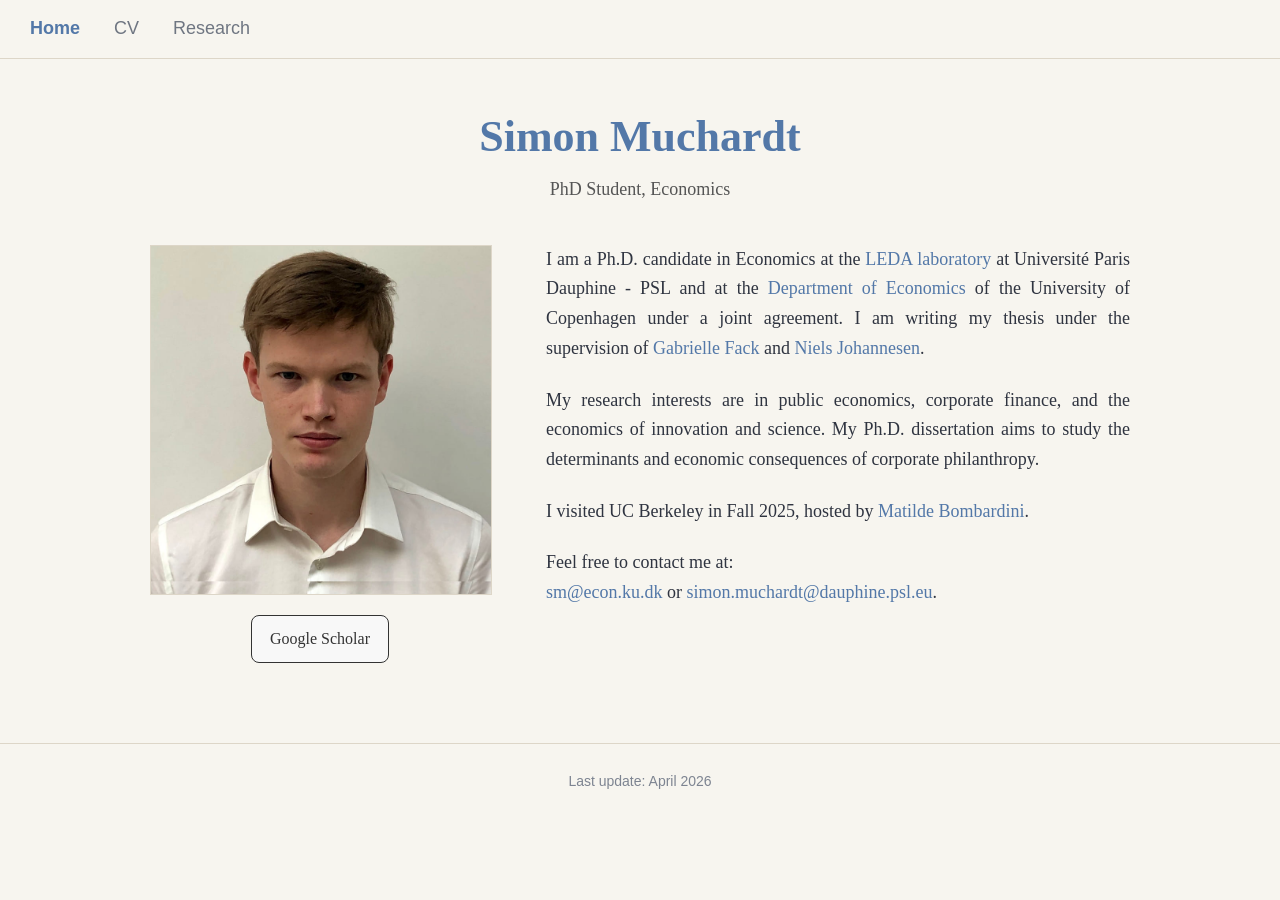
==== index.html @ 636b53e2 "Update index.html" ====
<!DOCTYPE html>
<html lang="en">
<head>
  <meta charset="UTF-8">
  <meta name="viewport" content="width=device-width, initial-scale=1.0">
  <title>Simon Muchardt</title>
  <meta name="description" content="Simon Muchardt - PhD candidate in Economics at the University of Copenhagen and Université Paris Dauphine - PSL.">
  <link rel="stylesheet" href="style.css">
</head>

<body>

<header class="site-header">
  <nav class="nav">
    <div class="nav-links">
      <a class="active" href="index.html">Home</a>
      <a href="cv.html">CV</a>
      <a href="research.html">Research</a>
    </div>
  </nav>
</header>


<main class="container">

  <!-- Title centered above -->
  <h1 class="home-title centered-title" style="text-align: center;">Simon Muchardt</h1>
  <p class="home-subtitle">PhD Student, Economics</p>

  <div class="home-grid">

    <div>
      <img src="photo.jpg" alt="Portrait of Simon Muchardt" class="profile-photo">

      <div align="center" style="margin-top:20px;">
        <a href="https://scholar.google.com/citations?user=O5Hv3mYAAAAJ&hl=fr"
           target="_blank"
           rel="noopener noreferrer"
           style="
             display: inline-block;
             padding: 10px 18px;
             border: 1px solid #333;
             border-radius: 8px;
             text-decoration: none;
             color: #333;
             font-weight: 500;
             font-size: 16px;
             background-color: #f8f8f8;
           ">
           Google Scholar
        </a>
      </div>
      
    </div>

    <div class="bio">

      <p>
        I am a Ph.D. candidate in Economics at the
        <a href="https://leda.dauphine.fr" target="_blank" rel="noopener noreferrer">
        LEDA laboratory</a>
        at Université Paris Dauphine - PSL and at the
        <a href="https://www.economics.ku.dk" target="_blank" rel="noopener noreferrer">
        Department of Economics</a>
        of the University of Copenhagen under a joint agreement.
        I am writing my thesis under the supervision of
        <a href="https://sites.google.com/site/gabriellefack/" target="_blank" rel="noopener noreferrer">
        Gabrielle Fack</a>
        and
        <a href="https://nielsjohannesen.net" target="_blank" rel="noopener noreferrer">
        Niels Johannesen</a>.
      </p>

      <p>
        My research interests are in public economics, corporate finance,
        and the economics of innovation and science. My Ph.D. dissertation
        aims to study the determinants and economic consequences of corporate 
        philanthropy.
      </p>

      <p>
        I visited UC Berkeley in Fall 2025, hosted by
        <a href="https://matildebombardini.github.io" target="_blank" rel="noopener noreferrer">
        Matilde Bombardini</a>.
      </p>

      <p>
        Feel free to contact me at: <br>
        <a href="mailto:sm@econ.ku.dk">sm@econ.ku.dk</a>
        or
        <a href="mailto:simon.muchardt@dauphine.psl.eu">
        simon.muchardt@dauphine.psl.eu</a>.
      </p>
      
    </div>

  </div>
</main>


<footer class="footer">
  Last update: April 2026
</footer>

</body>
</html>
---- style.css ----
/* =========================
   GLOBAL
========================= */

body {
  margin: 0;
  font-family: Georgia, "Times New Roman", serif;
  background: #f7f5ef;
  color: #2f3440;
  line-height: 1.65;
}

a {
  color: #5378a8;
  text-decoration: none;
}

a:hover {
  text-decoration: underline;
}


/* =========================
   HEADER / NAVIGATION
========================= */

.site-header {
  border-bottom: 1px solid #ddd6c8;
  background: #f7f5ef;
}

.nav {
  max-width: 1220px;
  margin: 0 auto;
  padding: 14px 28px;
  display: flex;
  justify-content: space-between;
  align-items: center;
}

.brand {
  font-size: 20px;
  font-weight: 600;
  color: #232838;
}

.brand:hover {
  text-decoration: none;
}

.nav-links {
  display: flex;
  gap: 34px;
  font-family: Arial, Helvetica, sans-serif;
  font-size: 18px;
}

.nav-links a {
  color: #6f7682;



}

.nav-links a.active {
  color: #5378a8;
  font-weight: 600;
}


/* =========================
   MAIN CONTAINER
========================= */

.container {
  max-width: 1220px;
  margin: 0 auto;
  padding: 54px 28px 80px;
}

.main-narrow {
  max-width: 820px;
  margin: 0 auto;


}


/* =========================
   HOME PAGE
========================= */

.home-grid {
  display: grid;
  grid-template-columns: 340px 1fr;
  gap: 56px;
  align-items: start;
  max-width: 980px;
  margin: 40px auto 0;
}

.profile-photo {
  width: 100%;
  max-width: 340px;
  height: auto;
  display: block;
  border: 1px solid #ddd6c8;
}

.home-title {
  color: #5378a8;
  font-size: 44px;
  font-weight: 600;
  margin: 0 0 24px;
  line-height: 1.1;
}

.home-subtitle {
  text-align: center;
  margin-top: -10px;
  margin-bottom: 30px;
  font-size: 18px;
  color: #555;
}

.bio {
  font-size: 18px;
  max-width: 650px;
}

.bio p {
  margin: 0 0 22px;
  text-align: justify;
}

/* CONTACT LINE NOT JUSTIFIED */

.bio p:last-child {
  text-align: left;
}


/* =========================
   RESEARCH PAGE
========================= */

.page-title {
  color: #5378a8;
  font-size: 34px;
  font-weight: 600;
  margin-bottom: 24px;
}

.research-section {
  margin-bottom: 50px;
}

.research-entry {
  margin-bottom: 36px;
}

.research-entry p {
  text-align: justify;




}

.paper-title {
  font-size: 20px;
  font-weight: 700;
  margin-bottom: 6px;
}

.paper-meta {
  color: #6f7682;
  font-style: italic;
  margin-bottom: 10px;
}

.paper-links {
  margin-bottom: 8px;
  font-family: Arial, Helvetica, sans-serif;
}


/* =========================
   CV PAGE
========================= */

.cv-page {
  padding-top: 30px;
  padding-bottom: 70px;
}

.cv-viewer {
  max-width: 980px;
  margin: 0 auto;
}

.cv-frame {
  width: 100%;
  height: 1150px;
  border: 1px solid #ddd6c8;
  background: white;
  display: block;
}


/* =========================
   FOOTER
========================= */

.footer {
  border-top: 1px solid #ddd6c8;
  text-align: center;
  padding: 26px 20px 36px;
  color: #7d8491;
  font-family: Arial, Helvetica, sans-serif;
  font-size: 14px;



}


/* =========================
   MOBILE
========================= */

@media (max-width: 900px) {




  .home-grid {
    grid-template-columns: 1fr;

  }

  .home-title {
    font-size: 36px;

  }







  .nav {

    flex-direction: column;
    gap: 14px;
  }

  .cv-frame {
    height: 900px;
  }

}

@media (max-width: 600px) {

  .cv-frame {
    height: 700px;
  }




}
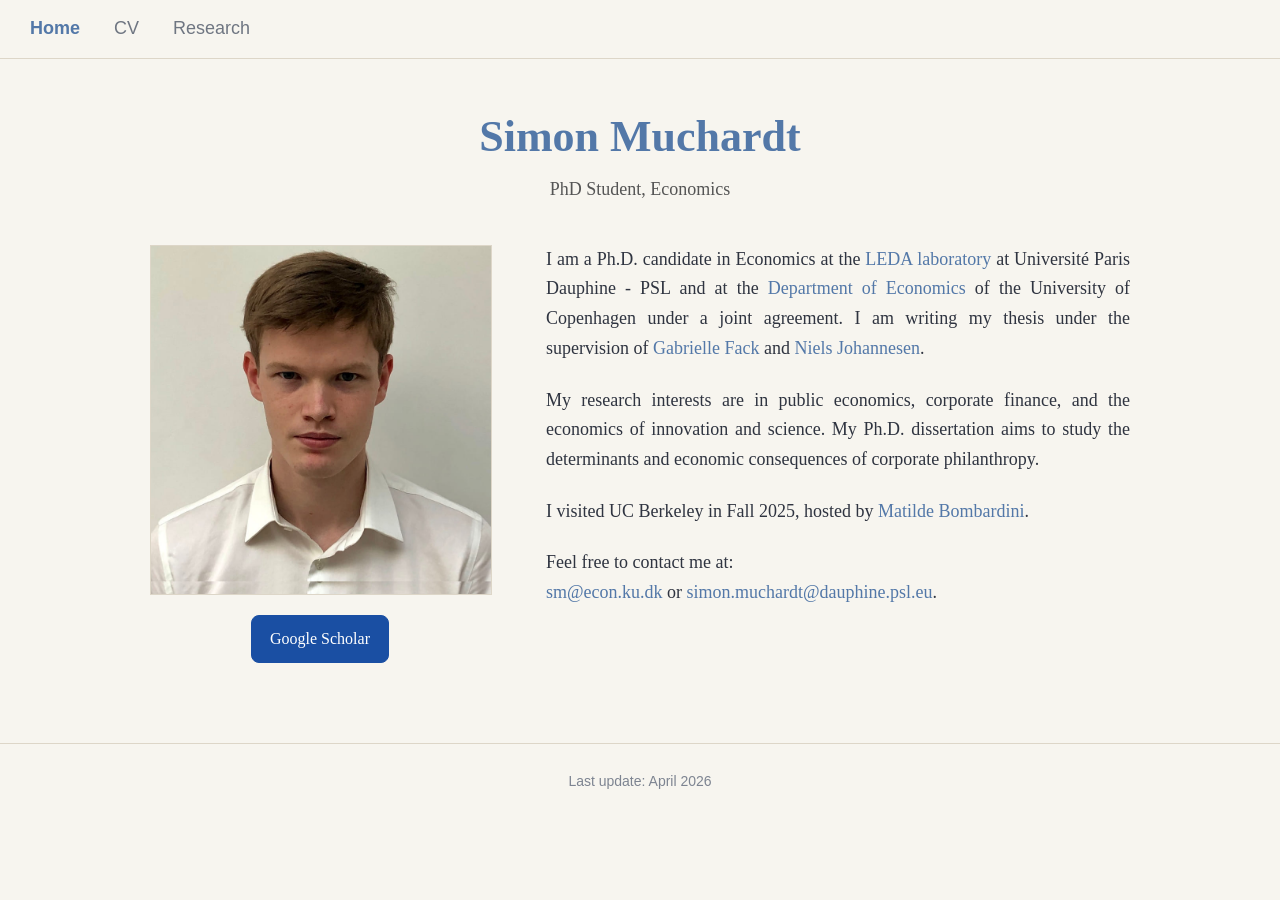
==== commit 5ac5b0a3: "Update index.html" ====
--- a/index.html
+++ b/index.html
@@ -39,13 +39,13 @@
            style="
              display: inline-block;
              padding: 10px 18px;
-             border: 1px solid #333;
              border-radius: 8px;
              text-decoration: none;
-             color: #333;
+             color: white;
              font-weight: 500;
              font-size: 16px;
-             background-color: #f8f8f8;
+             background-color: #1a4fa3;
+             border: 1px solid #1a4fa3;
            ">
            Google Scholar
         </a>
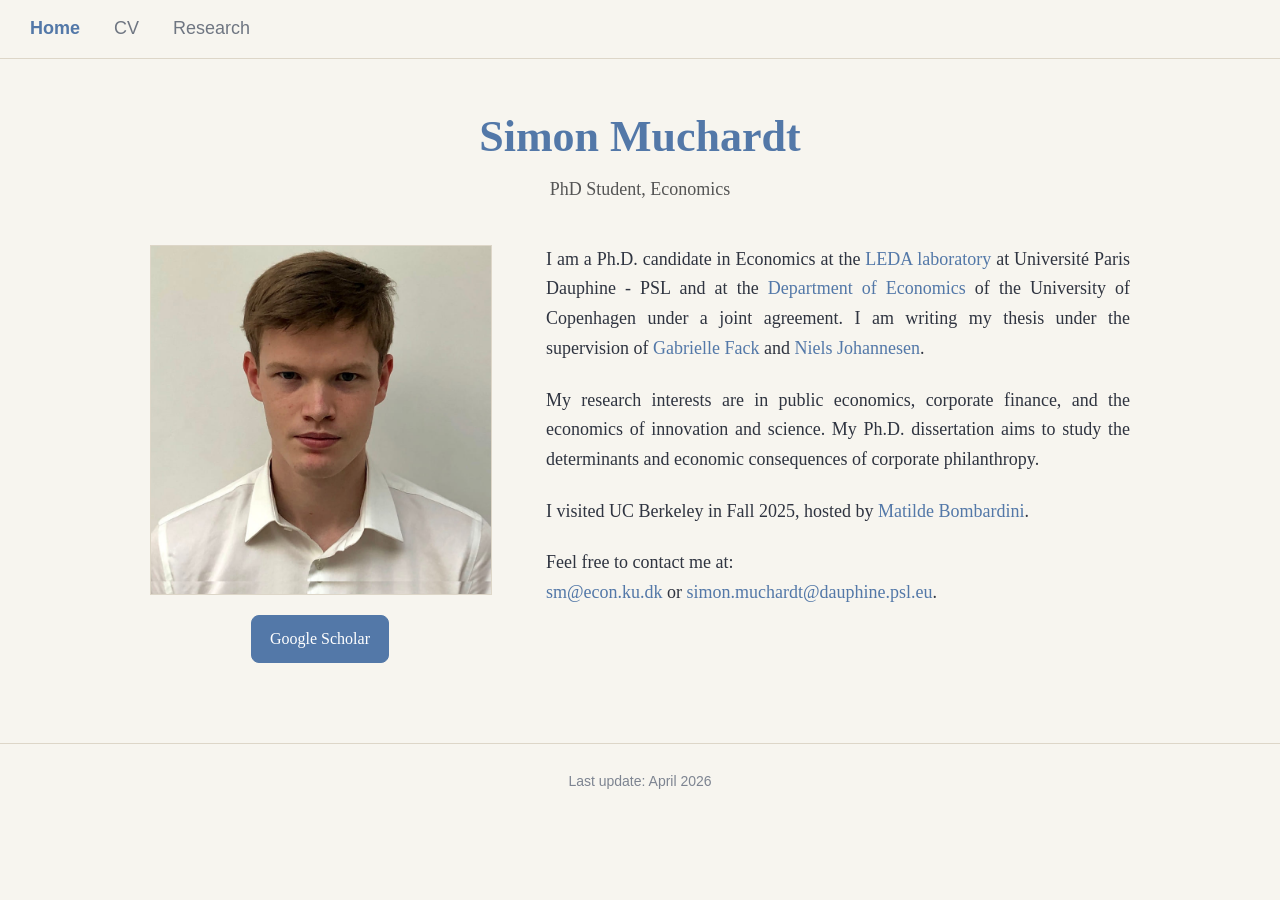
==== commit b509d167: "Update index.html" ====
--- a/index.html
+++ b/index.html
@@ -44,8 +44,8 @@
              color: white;
              font-weight: 500;
              font-size: 16px;
-             background-color: #1a4fa3;
-             border: 1px solid #1a4fa3;
+             background-color: #5378a8;
+             border: 1px solid #5378a8;
            ">
            Google Scholar
         </a>
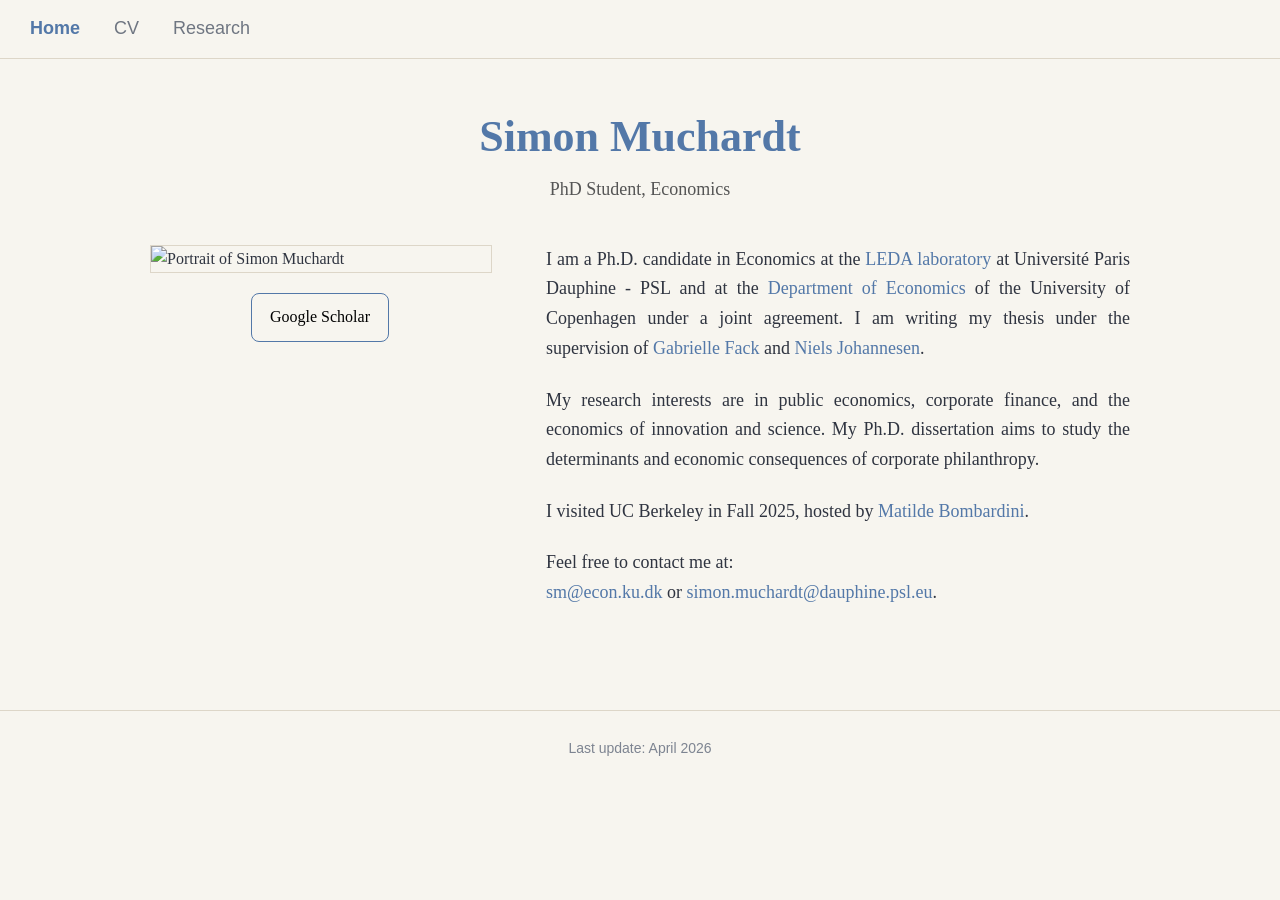
==== commit 2096a1e6: "Update index.html" ====
--- a/index.html
+++ b/index.html
@@ -41,10 +41,10 @@
              padding: 10px 18px;
              border-radius: 8px;
              text-decoration: none;
-             color: white;
+             color: #000;
              font-weight: 500;
              font-size: 16px;
-             background-color: #5378a8;
+             background-color: transparent;
              border: 1px solid #5378a8;
            ">
            Google Scholar
--- a/style.css
+++ b/style.css
@@ -125,7 +125,7 @@
 
 .bio {
   font-size: 18px;
-  max-width: 650px;
+  max-width: 800px;
 }
 
 .bio p {
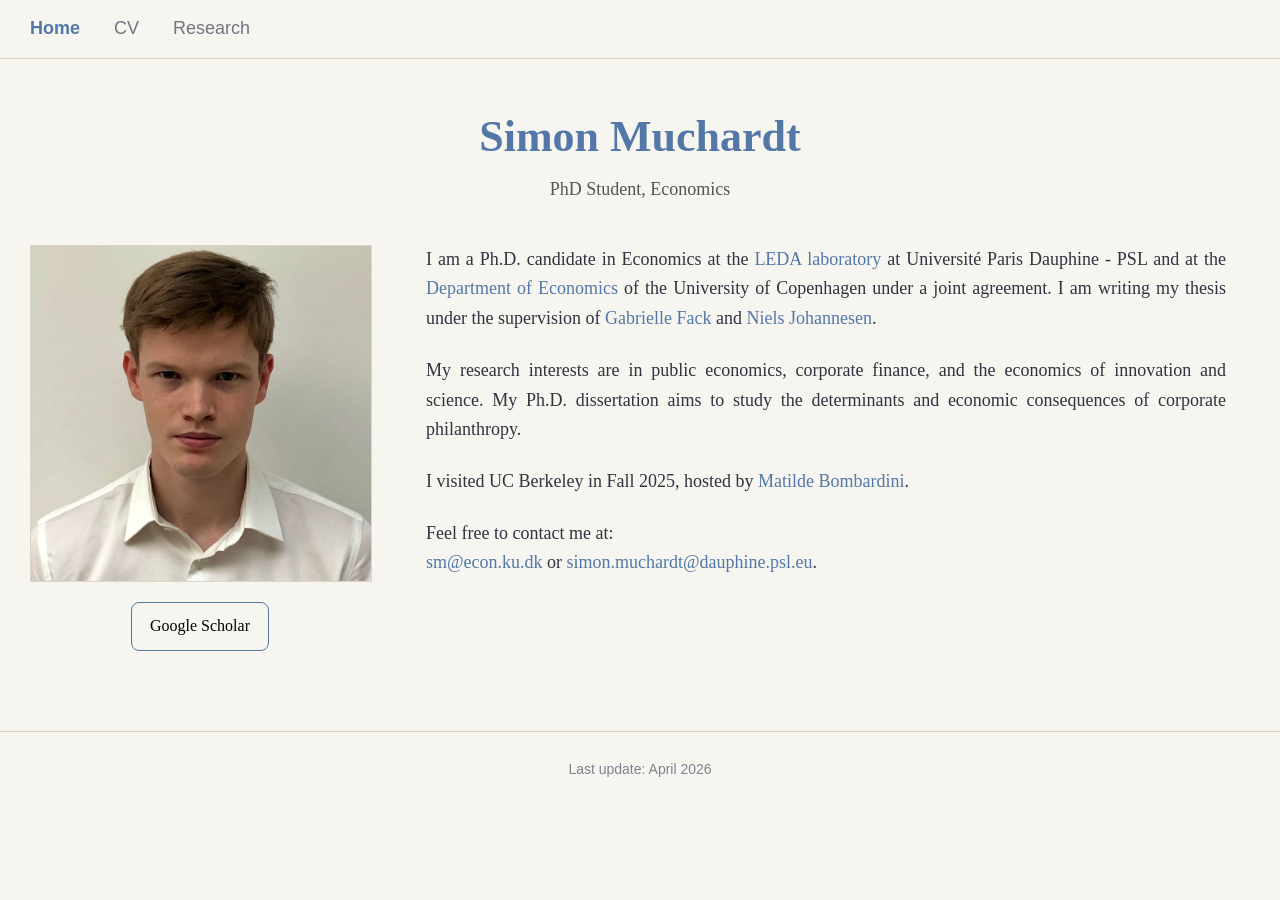
==== commit 667b7afe: "Update index.html" ====
--- a/index.html
+++ b/index.html
@@ -4,7 +4,8 @@
   <meta charset="UTF-8">
   <meta name="viewport" content="width=device-width, initial-scale=1.0">
   <title>Simon Muchardt</title>
-  <meta name="description" content="Simon Muchardt - PhD candidate in Economics at the University of Copenhagen and Université Paris Dauphine - PSL.">
+  <title>Simon Muchardt | PhD Student, Economics</title>
+  <meta name="description" content="Simon Muchardt - PhD student in Economics at the University of Copenhagen and Université Paris Dauphine - PSL.">
   <link rel="stylesheet" href="style.css">
 </head>
 
--- a/style.css
+++ b/style.css
@@ -95,7 +95,7 @@
   grid-template-columns: 340px 1fr;
   gap: 56px;
   align-items: start;
-  max-width: 980px;
+  max-width: 1220px;
   margin: 40px auto 0;
 }
 
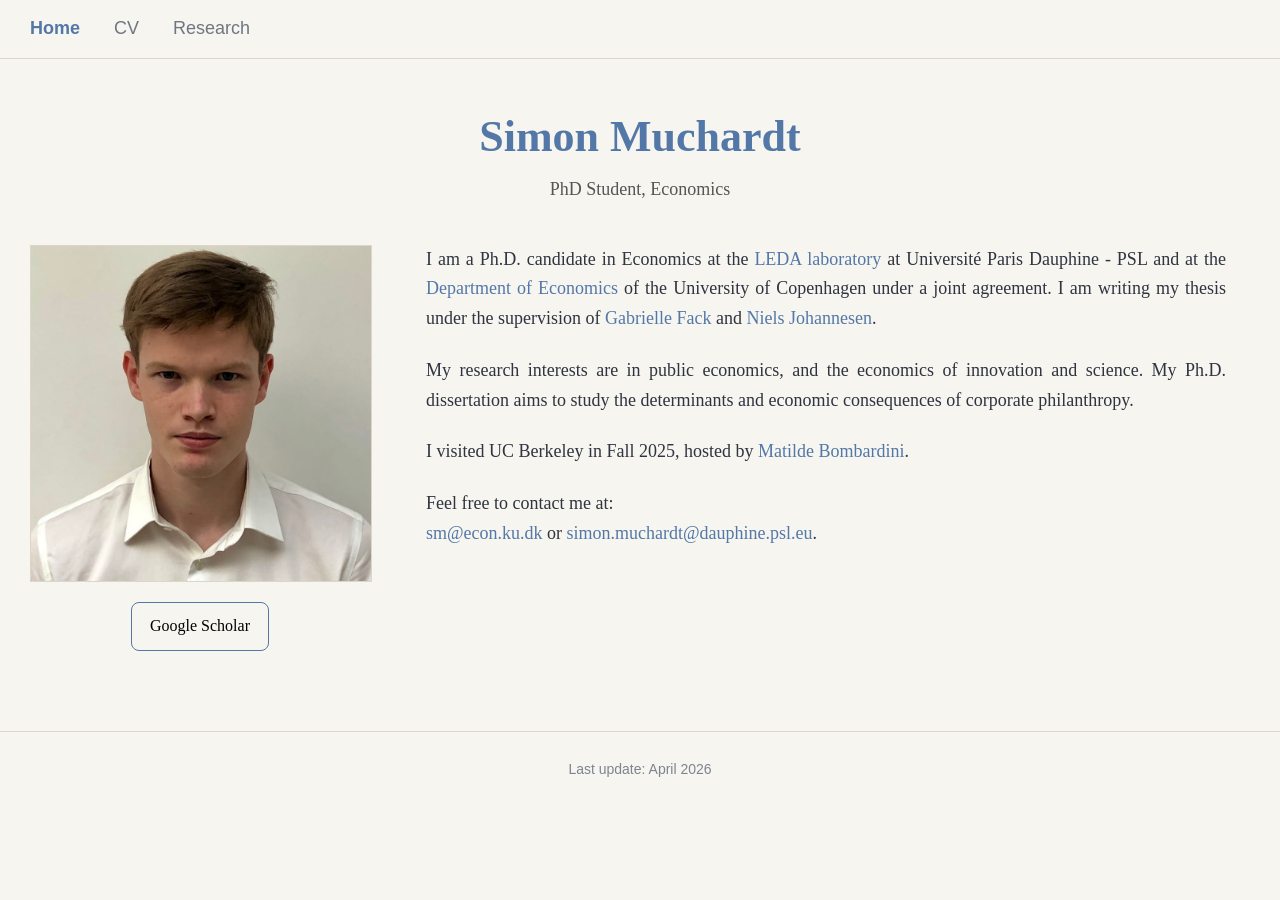
==== commit 041b794c: "Update index.html" ====
--- a/index.html
+++ b/index.html
@@ -3,7 +3,6 @@
 <head>
   <meta charset="UTF-8">
   <meta name="viewport" content="width=device-width, initial-scale=1.0">
-  <title>Simon Muchardt</title>
   <title>Simon Muchardt | PhD Student, Economics</title>
   <meta name="description" content="Simon Muchardt - PhD student in Economics at the University of Copenhagen and Université Paris Dauphine - PSL.">
   <link rel="stylesheet" href="style.css">
@@ -73,8 +72,7 @@
       </p>
 
       <p>
-        My research interests are in public economics, corporate finance,
-        and the economics of innovation and science. My Ph.D. dissertation
+        My research interests are in public economics, and the economics of innovation and science. My Ph.D. dissertation
         aims to study the determinants and economic consequences of corporate 
         philanthropy.
       </p>
--- a/style.css
+++ b/style.css
@@ -57,9 +57,6 @@
 
 .nav-links a {
   color: #6f7682;
-
-
-
 }
 
 .nav-links a.active {
@@ -81,8 +78,6 @@
 .main-narrow {
   max-width: 820px;
   margin: 0 auto;
-
-
 }
 
 
@@ -161,10 +156,6 @@
 
 .research-entry p {
   text-align: justify;
-
-
-
-
 }
 
 .paper-title {
@@ -219,39 +210,44 @@
   color: #7d8491;
   font-family: Arial, Helvetica, sans-serif;
   font-size: 14px;
-
-
-
-}
-
-
-/* =========================
-   MOBILE
-========================= */
+}
+
+
+/* =========================
+   MOBILE / TABLET
+========================= */
+
+@media (max-width: 1024px) {
+  .profile-photo {
+    display: block;
+    margin-left: auto;
+    margin-right: auto;
+  }
+
+  .cv-viewer {
+    margin-left: auto;
+    margin-right: auto;
+  }
+
+  .cv-frame {
+    display: block;
+    margin-left: auto;
+    margin-right: auto;
+    max-width: 100%;
+    width: 100%;
+  }
+}
 
 @media (max-width: 900px) {
-
-
-
-
   .home-grid {
     grid-template-columns: 1fr;
-
   }
 
   .home-title {
     font-size: 36px;
-
-  }
-
-
-
-
-
-
+  }
 
   .nav {
-
     flex-direction: column;
     gap: 14px;
   }
@@ -259,16 +255,10 @@
   .cv-frame {
     height: 900px;
   }
-
 }
 
 @media (max-width: 600px) {
-
   .cv-frame {
     height: 700px;
   }
-
-
-
-
-}
+}
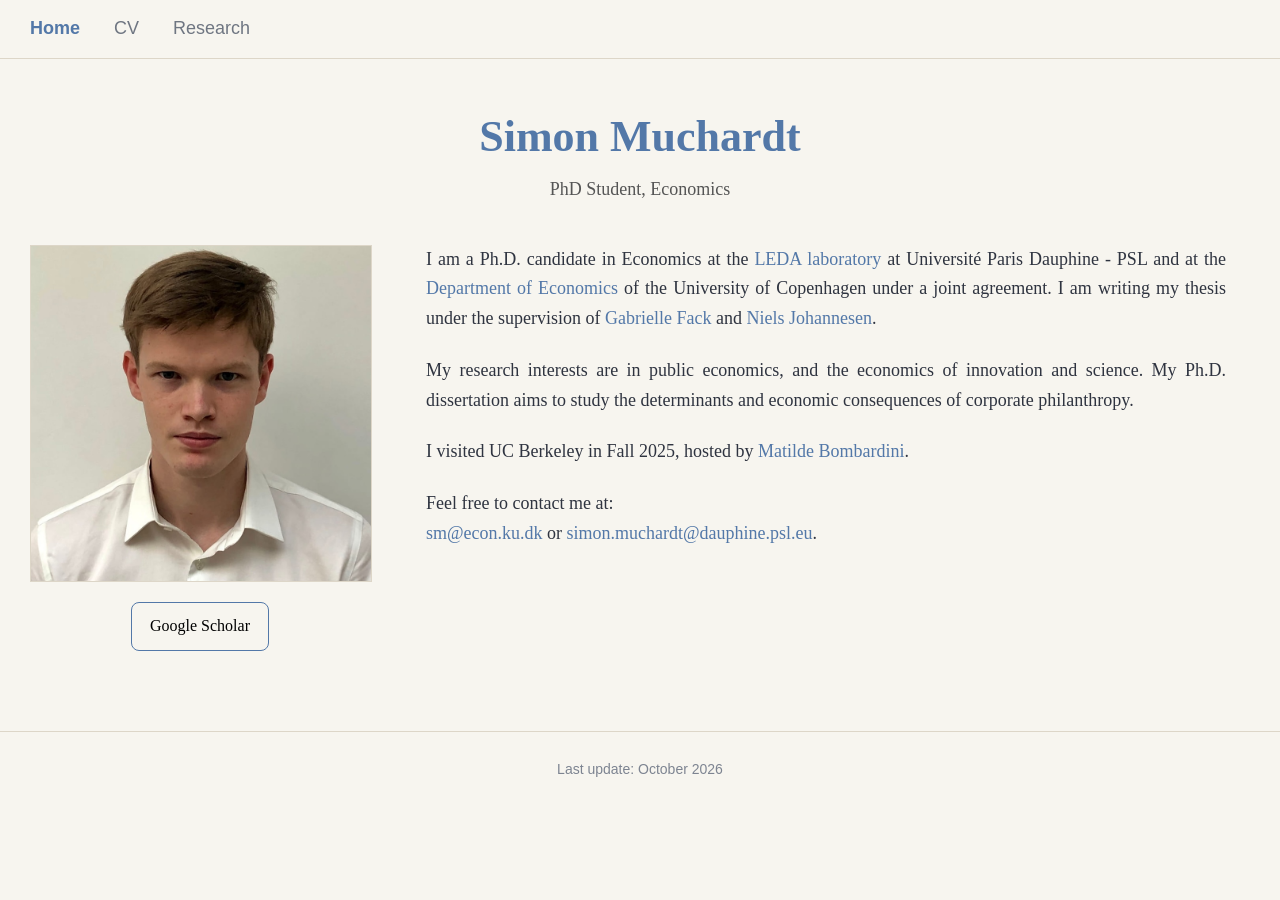
==== commit b104e10b: "Update CV and site date" ====
--- a/index.html
+++ b/index.html
@@ -98,7 +98,7 @@
 
 
 <footer class="footer">
-  Last update: April 2026
+  Last update: October 2026
 </footer>
 
 </body>
--- a/style.css
+++ b/style.css
@@ -76,7 +76,7 @@
 }
 
 .main-narrow {
-  max-width: 820px;
+  max-width: 850px;
   margin: 0 auto;
 }
 
